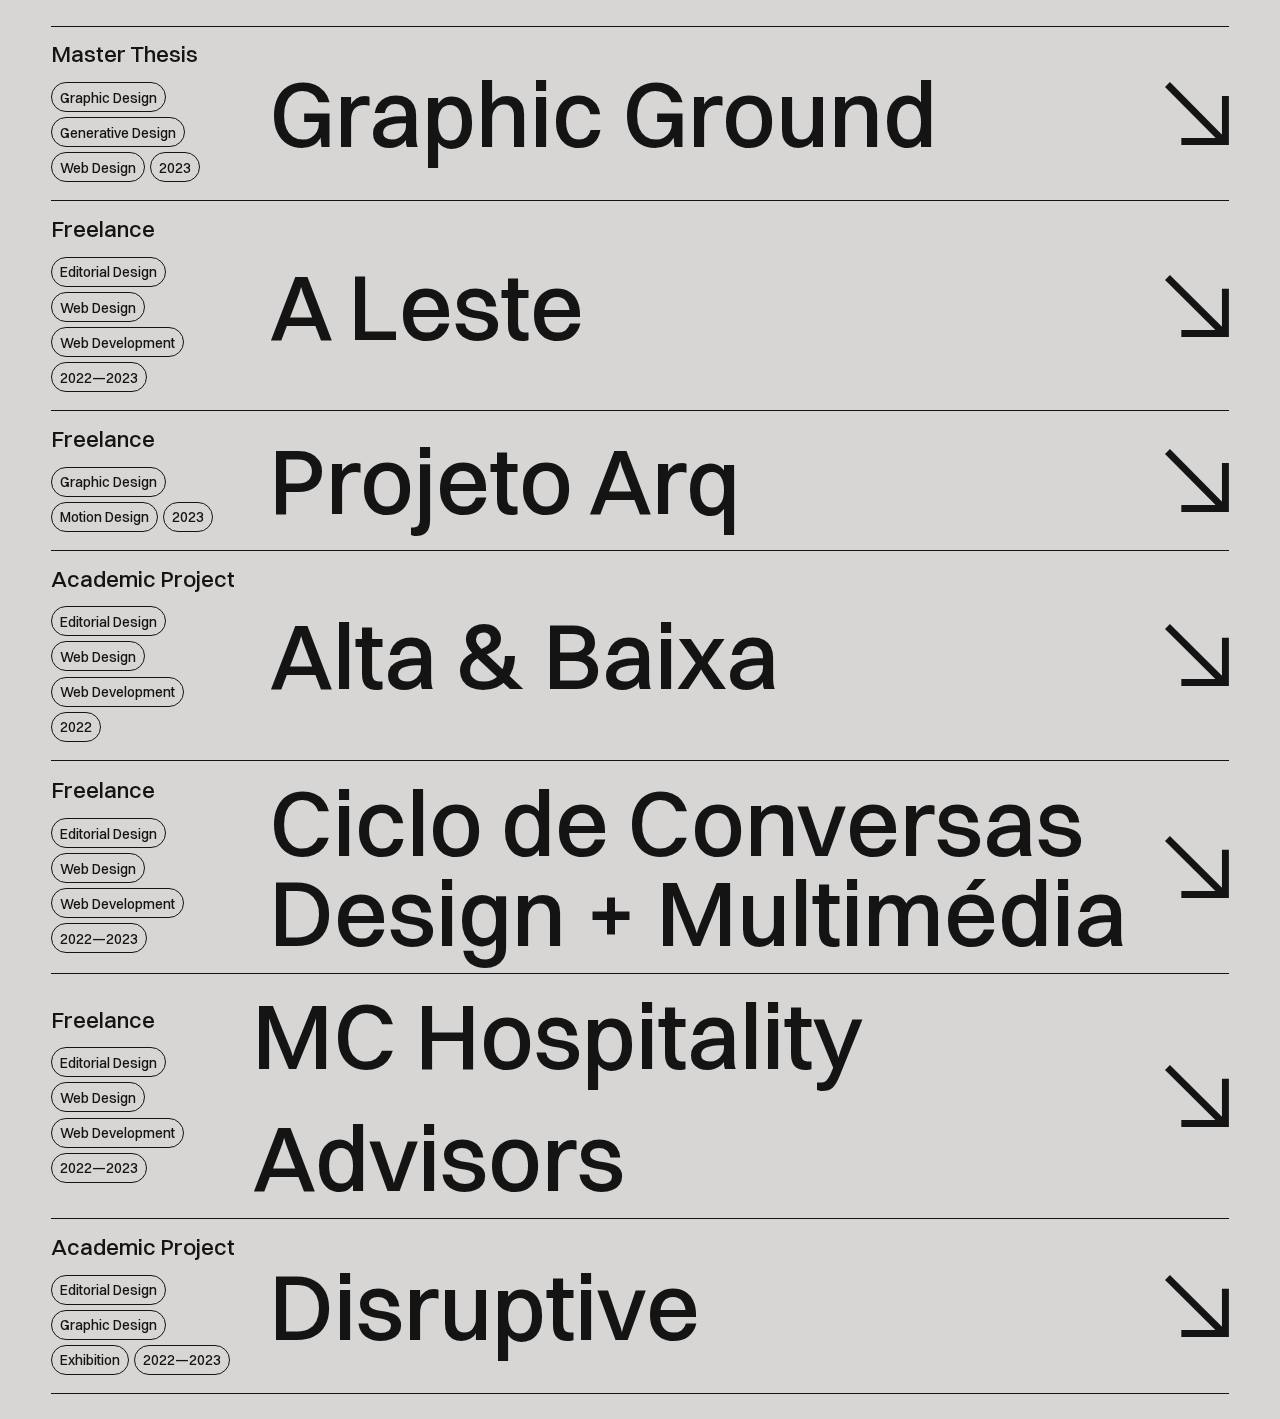
==== indexProjects.html @ bef000a9 "+" ====
<!DOCTYPE html>
<html lang="en">
<head>
    <meta charset="UTF-8">
    <title>Laura Pais</title>
    <meta name="viewport" content="width=device-width, initial-scale=1">
    <!-- CSS -->
    <link rel="stylesheet" href="style.css">
    <link rel="stylesheet" href="cursor.css">
    <link rel="stylesheet" href="locomotive-scroll.css">
    <!-- JAVASCRIPT-->
    <script src="https://cdnjs.cloudflare.com/ajax/libs/p5.js/1.4.0/p5.js"></script>
    <script src="js/locomotive-scroll.min.js"></script>
</head>
<body>
<main>
<!--Projects-->
<div class="portfolio">
    <div class="line"></div>
    <!--1-->
    <div class="trabalho"
         onclick="window.location.href='projectPages/altaBaixa.html'">
        <div class="project">
            <div class="descricao">
                <div>
                    <p class="projectCategory">Master Thesis</p>
                </div>
                <div class="projectTags">
                    <div>
                        <p>Graphic Design</p>
                    </div>
                    <div>
                        <p>Generative Design</p>
                    </div>
                    <div>
                        <p>Web Design</p>
                    </div>
                    <div>
                        <p>2023</p>
                    </div>
                </div>
            </div>
            <div class="projectTitle">
                <span>Graphic Ground</span>
                <img class="hidden_img" src="" style="height: 25em">
            </div>
        </div>
        <div class="seta">
            <img src="data/index/arrowIndex.svg">
        </div>

    </div>
    <div class="line"></div>

    <!--2-->
    <div class="trabalho"
         onclick="window.location.href='projectPages/altaBaixa.html'">
        <div class="project">
            <div class="descricao">
                <div>
                    <p class="projectCategory">Freelance</p>
                </div>
                <div class="projectTags">
                    <div>
                        <p>Editorial Design</p>
                    </div>
                    <div>
                        <p>Web Design</p>
                    </div>
                    <div>
                        <p>Web Development</p>
                    </div>

                    <div>
                        <p>2022—2023</p>
                    </div>
                </div>
            </div>
            <div class="projectTitle">
                <span>A Leste</span>
                <img class="hidden_img" src="" style="height: 25em">
            </div>
        </div>

        <div class="seta">
            <img src="data/index/arrowIndex.svg">
        </div>

    </div>

    <div class="line"></div>

    <!--3-->
    <div class="trabalho"
         onclick="window.location.href='projectPages/altaBaixa.html'">
        <div class="project">
            <div class="descricao">
                <div>
                    <p class="projectCategory">Freelance</p>
                </div>
                <div class="projectTags">
                    <div>
                        <p>Graphic Design</p>
                    </div>
                    <div>
                        <p>Motion Design</p>
                    </div>
                    <div>
                        <p>2023</p>
                    </div>
                </div>
            </div>
            <div class="projectTitle">
                <span>Projeto Arq</span>
                <img class="hidden_img" src="data/projetos/altaBaixa.jpg" style="height: 25em">
            </div>
        </div>

        <div class="seta">
            <img src="data/index/arrowIndex.svg">
        </div>

    </div>

    <div class="line"></div>

    <!--4-->
    <div class="trabalho"
         onclick="window.location.href='projectPages/altaBaixa.html'">
        <div class="project">
            <div class="descricao">
                <div>
                    <p class="projectCategory">Academic Project</p>
                </div>
                <div class="projectTags">
                    <div>
                        <p>Editorial Design</p>
                    </div>
                    <div>
                        <p>Web Design</p>
                    </div>
                    <div>
                        <p>Web Development</p>
                    </div>
                    <div>
                        <p>2022</p>
                    </div>
                </div>
            </div>
            <div class="projectTitle">
                <span>Alta & Baixa</span>
                <img class="hidden_img" src="data/projetos/altaBaixa.jpg" style="height: 25em">
            </div>
        </div>

        <div class="seta">
            <img src="data/index/arrowIndex.svg">
        </div>

    </div>

    <div class="line"></div>

    <!--5-->
    <div class="trabalho"
         onclick="window.location.href='projectPages/altaBaixa.html'">
        <div class="project">
            <div class="descricao">
                <div>
                    <p class="projectCategory">Freelance</p>
                </div>
                <div class="projectTags">
                    <div>
                        <p>Editorial Design</p>
                    </div>
                    <div>
                        <p>Web Design</p>
                    </div>
                    <div>
                        <p>Web Development</p>
                    </div>
                    <div>
                        <p>2022—2023</p>
                    </div>
                </div>
            </div>
            <div class="projectTitle projectTitleOverflow">
                <span>Ciclo de Conversas<br>Design + Multimédia</span>
                <img class="hidden_img" src="data/projetos/altaBaixa.jpg" style="height: 25em">
            </div>
        </div>

        <div class="seta">
            <img src="data/index/arrowIndex.svg">
        </div>

    </div>

    <div class="line"></div>


    <!--6-->
    <div class="trabalho"
         onclick="window.location.href='projectPages/altaBaixa.html'">
        <div class="project">
            <div class="descricao">
                <div>
                    <p class="projectCategory">Freelance</p>
                </div>
                <div class="projectTags">
                    <div>
                        <p>Editorial Design</p>
                    </div>
                    <div>
                        <p>Web Design</p>
                    </div>
                    <div>
                        <p>Web Development</p>
                    </div>
                    <div>
                        <p>2022—2023</p>
                    </div>
                </div>
            </div>
            <div class="projectTitle">
                <span>MC Hospitality Advisors</span>
                <img class="hidden_img" src="data/projetos/altaBaixa.jpg" style="height: 25em">
            </div>
        </div>

        <div class="seta">
            <img src="data/index/arrowIndex.svg">
        </div>

    </div>

    <div class="line"></div>

    <!--7-->
    <div class="trabalho"
         onclick="window.location.href='projectPages/altaBaixa.html'">
        <div class="project">
            <div class="descricao">
                <div>
                    <p class="projectCategory">Academic Project</p>
                </div>
                <div class="projectTags">
                    <div>
                        <p>Editorial Design</p>
                    </div>
                    <div>
                        <p>Graphic Design</p>
                    </div>
                    <div>
                        <p>Exhibition</p>
                    </div>
                    <div>
                        <p>2022—2023</p>
                    </div>
                </div>
            </div>
            <div class="projectTitle">
                <span>Disruptive</span>
                <img class="hidden_img" src="data/projetos/altaBaixa.jpg" style="height: 25em">
            </div>
        </div>

        <div class="seta">
            <img src="data/index/arrowIndex.svg">
        </div>

    </div>

    <div class="line"></div>

</main>
</body>
</html>
---- style.css ----
:root {
    --mainColor: #D7D6D4;
    --secondColor: #141414;
}

@font-face {
    font-family: 'Switzer';
    src: url('data/Switzer-Variable.woff2') format('woff2'), url('data/Switzer-Variable.woff') format('woff');
}

body {
    margin: 0;
    padding: 2vw 4vw;
    background-color: var(--mainColor);
}

span {
    color: var(--secondColor);
    font-family: "Switzer";
    font-weight: 500;
}

p {
    color: var(--secondColor);
    font-family: "Switzer";
    font-weight: 500;
    font-style: normal;
}

nav {
    width: 100%;
    display: flex;
    justify-content: space-between;
    height: 12vh;
}

header{
    display: flex;
}

.role {
    display: inline-grid;
    font-size: calc(42px + 0.2vw);
    line-height: calc(45px);
    position: relative;
    margin-left: 1vw;
}

.role svg{
    position: absolute;
    width: 60%;
    right: 2%;
    bottom: -5%;
}

.menuHeader {
    width: 15vw;
    display: flex;
    align-content: center;
    justify-content: space-between;
}

.menuHeader span {
    font-size: calc(20px + 0.2vw);
    /*line-height: 15px;*/
}

.nameIndex {
    display: inline-grid;
    align-self: flex-end;
}

.nameIndex span {
    font-size: calc(100px + 7vw);
    line-height: 170px;
}

.mainIndex {
    display: flex;
    justify-content: space-between;
    height: calc(100vh - 12vh - 10vh);
    position: relative;
}

.mainIndex svg {
    width: 12vw;
    height: auto;
    align-self: flex-end;
}

.perfil{
    position: absolute;
    top:0%;
    right:10%;
    width: 40vw;
    height: auto;
    z-index: -1;
    filter: blur(250px);
    transition: filter 1s;
}

#me:hover .perfil{
    filter: blur(0px);
}




.aboutIndex {
    margin-top: 30vh;
    display: flex;
    justify-content: space-between;
    height: fit-content;
}

.aboutIndex p {
    font-size: calc(30px + 0.2vw);
    line-height: 40px;
    margin: 0;
}

.aboutOne {
    width: 50%;
}

.aboutTwo {
    width: 50%;
}

#scroll-text {
    transform: translateX(100%);
    -moz-animation: text-animation 15s linear infinite;
    -webkit-animation: text-animation 15s linear infinite;
    animation: text-animation 15s linear infinite;

    color: var(--secondColor);
    font-size: calc(90px + 1vw);
    font-family: "Switzer";
    text-transform: uppercase;
    white-space: nowrap;
    width: fit-content;
}

@-webkit-keyframes text-animation {
    from {
        -webkit-transform: translateX(96vw);
    }
    to {
        -webkit-transform: translateX(calc(-100% - 4vw));
    }
}

@-moz-keyframes text-animation {
    from {
        -webkit-transform: translateX(96vw);
    }
    to {
        -webkit-transform: translateX(calc(-100% - 4vw));
    }
}

.imgIndex {
    position: absolute;
    width: 10vw;
}

.projectIndex {
    height: fit-content;
}

.grid-container {
    display: grid;
    grid-gap: 30px;
    grid-template-columns: repeat(4, 1fr);
    margin-top: 5vh;
    max-width: 100%;
    overflow: hidden;
}

.grid-item {
    width:100%;
    height: 100%;
    text-align: center;
}

.grid-item img,
.grid-item video {
    width: 100%;
    height: auto;
    border-radius: 30px;
}

.grid-item:hover .efeito-hover{
    opacity: 70%;
}

.grid-item:hover .projectTagsIndex{
    opacity: 100%;
}
.grid-item:hover .projectTitleIndex{
    opacity: 100%;
}

.efeito-hover{
    height: 100%;
    width: 100%;
    position: absolute;
    top: 0;
    right: 0;
    background: var(--secondColor);
    opacity: 0;
    transition: opacity 0.5s;
    border-radius: 30px;
}

.imgContainer{
    position: relative;
}

#imgIndex1 {
    grid-column: 1 / 3;
    grid-row: 1;
}


#imgIndex3 {
    grid-column: 2 / 3;
    grid-row: 2;
    display: flex;
    align-items: flex-end;
}


#imgIndex4 {
    grid-column: 3 / 4;
    grid-row: 4;
    display: flex;
    align-items: flex-end;
}

#imgIndex5 {
    grid-column: 3 / 4;
    grid-row: 1;
}

#imgIndex6 {
    grid-column: 3 / 5;
    grid-row: 2;
    display: flex;
    align-items: flex-end;
}

#imgIndex7 {
    grid-column: 1/ 2;
    grid-row: 4;
    display: flex;
    align-items: flex-end;
}

#imgIndex8 {
    grid-column: 2 / 4;
    grid-row: 4;
}

#imgIndex9{
    grid-column: 4/5;
    grid-row: 4;
}

#imgIndex10 {
    grid-column: 3 / 5;
    grid-row: 5;
}

#imgIndex11 {
    grid-column: 2 / 3;
    grid-row: 6;
}

#imgIndex12{
    grid-column: 4 / 5;
    grid-row: 1;
    display: flex;
    align-items: flex-end;
}

#spanGrid{
    grid-column: 4 / 5;
    grid-row: 4;
    display: flex;
    align-items: flex-end;
    justify-content: flex-end;
}

#spanGrid span{
    font-size: calc(42px + 0.2vw);
    line-height: 36px;
}

#spanGrid img{
    width:2vw;
    margin-left: 1vw;
    border-radius: 0;
}

.projectTagsIndex{
    position: absolute;
    top:5%;
    left: 5%;
    display: flex;
    flex-wrap: wrap;
    width: 100%;
    opacity: 0;
    transition: opacity 0.5s;
}

.projectTagsIndex div{
    height: 26px;
    border: 1px solid var(--mainColor);
    border-radius: 20px;
    justify-content: center;
    align-items: center;
    padding-top: 2px;
    padding-left: 8px;
    padding-right: 8px;
    display: flex;
    width: fit-content;
    margin-right: 0.4vw;
    margin-bottom: 0.4vw;
}

.projectTagsIndex p{
    font-size: calc(11px + 0.2vw);
    color: var(--mainColor);
}

.projectTitleIndex{
    position: absolute;
    bottom:5%;
    left: 5%;
    text-align: left;
    opacity: 0;
    transition: opacity 0.5s;
}

.projectTitleIndex span {
    color: var(--mainColor);
    font-size: calc(40px + 0.2vw);
    line-height: calc(40px + 0.2vw);
    text-align:left;
}





/*Trabalhos*/

.portfolio {
    margin: 0 auto;
}

.trabalho {
    display: flex;
    justify-content: space-between;
    text-decoration: none;
}

.project{
    display: flex;
}

.projectTitle{
    margin: 0;
    display: flex;
    align-items: center;
}

.projectTitle span{
    font-size: calc(90px + 0.2vw);
}

.projectTitleOverflow{
    height: calc(210px + 0.2vw);
    line-height: calc(90px);
}

.descricao {
    width: 15vw;
    margin-right: 2vw;
    display: flex;
    align-items: flex-start;
    flex-direction: column;
    justify-content: center;
    padding: 1vw 0;
}

.seta img {
    width: 4em;
}

.seta {
    display: flex;
    align-items: center;
}

.hidden_img {
    opacity: 0;
    z-index: -1;
    position: fixed;
    pointer-events: none;
    transform: translate(-50%, -50%);
}

.projeto:hover .hidden_img {
    opacity: 1;
}

.line {
    width: 100%;
    border-bottom: 1px solid var(--secondColor);
}

.projectTags div{
    height: 26px;
    border: 1px solid var(--secondColor);
    border-radius: 20px;
    justify-content: center;
    align-items: center;
    padding-top: 2px;
    padding-left: 8px;
    padding-right: 8px;
    display: flex;
    width: fit-content;
    margin-right: 0.4vw;
    margin-bottom: 0.4vw;
}



.projectTags{
    display: flex;
    flex-direction: row;
    flex-wrap: wrap;
}

.projectTags p{
    font-size: calc(11px + 0.2vw);
    color: var(--secondColor);
}

.projectCategory{
    font-size: calc(20px + 0.2vw);
    margin: 0 0 1vw 0;
}



html.has-scroll-smooth { overflow: hidden;  /* fix */ position: fixed; left: 0; right: 0; top: 0; bottom: 0;  }

/* ---------------- NOISE ANMATION ---------------- */

@keyframes noiseAnimation {
    0% {
        transform: translate(0)
    }
    10% {
        transform: translate(-5%, -5%)
    }
    20% {
        transform: translate(-10%, 5%)
    }
    30% {
        transform: translate(5%, -10%)
    }
    40% {
        transform: translate(-5%, 15%)
    }
    50% {
        transform: translate(-10%, 5%)
    }
    60% {
        transform: translate(15%)
    }
    70% {
        transform: translateY(10%)
    }
    80% {
        transform: translate(-15%)
    }
    90% {
        transform: translate(10%, 5%)
    }
    to {
        transform: translate(5%)
    }
}

.noise:after {
    content: "";
    pointer-events: none;
    will-change: transform;
    animation: noiseAnimation 1s steps(4) infinite;
    background-image: url("data/noise.png");
    width: 200%;
    height: 200%;
    display: block;
    position: absolute;
    top: -50%;
    left: -50%;
}

.hover {
    position: fixed;
    left: 0;
    top: 0;
    right: 0;
    bottom: 0;
    z-index: 10000;
    overflow: hidden;
    width: 100%;
    height: 100%;
    pointer-events: none;
    opacity: 0.6;
}
---- cursor.css ----
/* ---------------- LINKS AND MOUSE ANMATION ---------------- */

* {
    cursor: none;
}

#cursor {
    position: fixed;
    background-color: #D7D6D4;
    width: 2em;
    height: 2em;
    border-radius: 100%;
    mix-blend-mode: difference;
    pointer-events: none;
    transition: width .2s ease-in-out, height .2s ease-in-out;
    transform: translate(-50%, -50%);
}

#cursor.active {
    width: 6em;
    height: 6em;
}

.link-container {
    position: relative;
}
---- locomotive-scroll.css ----
/*! locomotive-scroll v4.1.3 | MIT License | https://github.com/locomotivemtl/locomotive-scroll */
html.has-scroll-smooth {
  overflow: hidden;
}

html.has-scroll-dragging {
  -webkit-user-select: none;
  -moz-user-select: none;
  -ms-user-select: none;
  user-select: none;
}

.has-scroll-smooth body {
  overflow: hidden;
}

.has-scroll-smooth [data-scroll-container] {
  min-height: 100vh;
}

[data-scroll-direction="horizontal"] [data-scroll-container] {
  height: 100vh;
  display: inline-block;
  white-space: nowrap;
}

[data-scroll-direction="horizontal"] [data-scroll-section] {
  display: inline-block;
  vertical-align: top;
  white-space: nowrap;
  height: 100%;
}

.c-scrollbar {
  position: absolute;
  right: 0;
  top: 0;
  width: 11px;
  height: 100%;
  transform-origin: center right;
  transition: transform 0.3s, opacity 0.3s;
  opacity: 0;
}

.c-scrollbar:hover {
  transform: scaleX(1.45);
}

.c-scrollbar:hover,
.has-scroll-scrolling .c-scrollbar,
.has-scroll-dragging .c-scrollbar {
  opacity: 1;
}

[data-scroll-direction="horizontal"] .c-scrollbar {
  width: 100%;
  height: 10px;
  top: auto;
  bottom: 0;
  transform: scaleY(1);
}

[data-scroll-direction="horizontal"] .c-scrollbar:hover {
  transform: scaleY(1.3);
}

.c-scrollbar_thumb {
  position: absolute;
  top: 0;
  right: 0;
  background-color: black;
  opacity: 0.5;
  width: 7px;
  border-radius: 10px;
  margin: 2px;
  cursor: -webkit-grab;
  cursor: grab;
}

.has-scroll-dragging .c-scrollbar_thumb {
  cursor: -webkit-grabbing;
  cursor: grabbing;
}

[data-scroll-direction="horizontal"] .c-scrollbar_thumb {
  right: auto;
  bottom: 0;
}
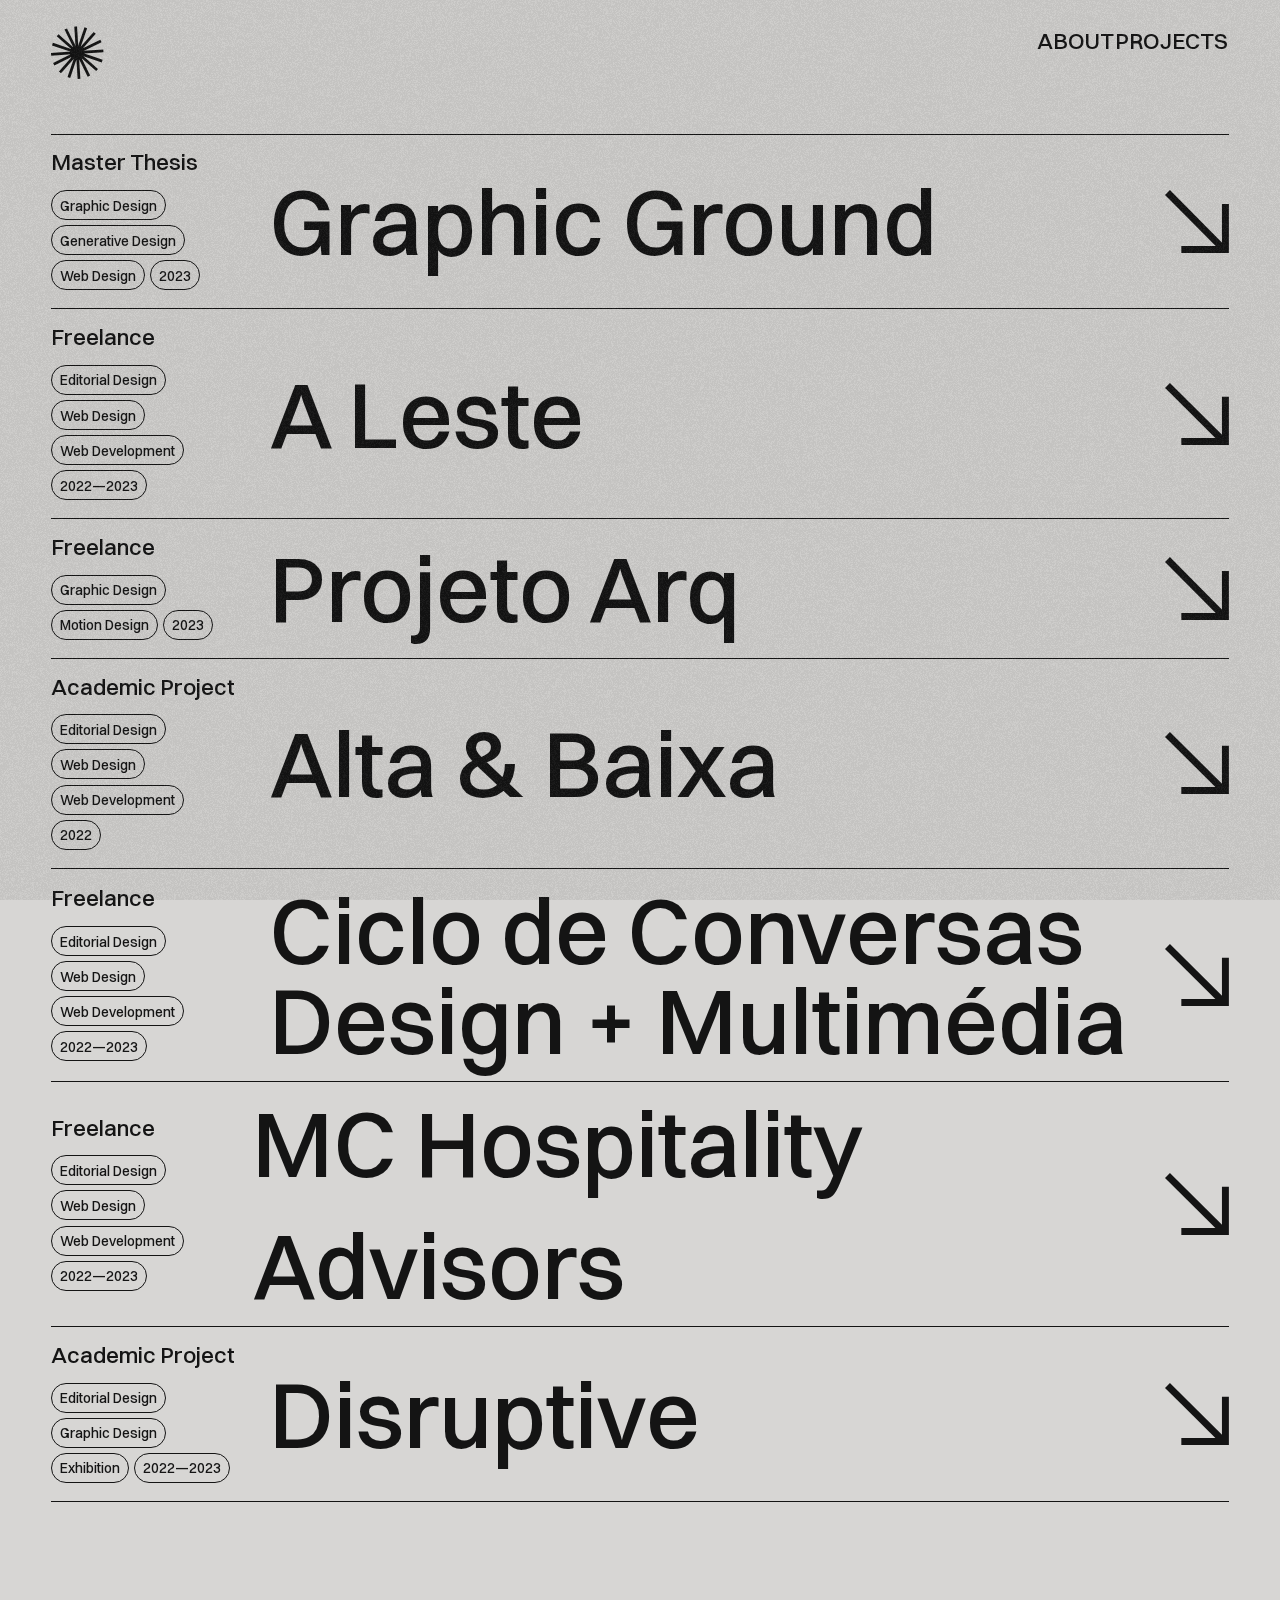
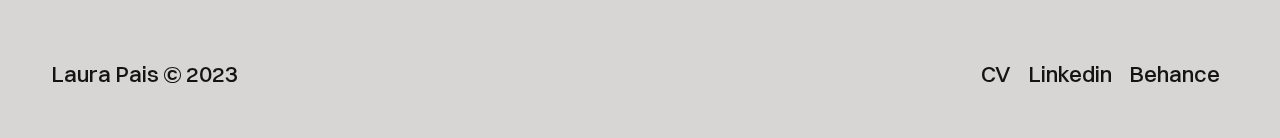
==== commit 0189e6c0: "up" ====
--- a/indexProjects.html
+++ b/indexProjects.html
@@ -11,9 +11,54 @@
     <!-- JAVASCRIPT-->
     <script src="https://cdnjs.cloudflare.com/ajax/libs/p5.js/1.4.0/p5.js"></script>
     <script src="js/locomotive-scroll.min.js"></script>
+
+    <link rel="apple-touch-icon" sizes="180x180" href="data/favicon.png">
+    <link rel="icon" type="image/png" sizes="32x32" href="data/favicon.png">
+    <link rel="icon" type="image/png" sizes="16x16" href="data/favicon.png">
 </head>
-<body>
-<main>
+<body data-scroll-container>
+<header data-scroll-section>
+    <a href="index.html"><svg class="hover-link"  width="53" height="53" viewBox="0 0 53 53" fill="none" xmlns="http://www.w3.org/2000/svg">
+        <g clip-path="url(#clip0_53_53)">
+            <path d="M26.6366 52.9224L29.3857 52.7461L28.1032 32.7512L25.3541 32.9275L26.6366 52.9224Z" fill="#141414"/>
+            <path d="M16.5391 51.0347L19.1464 51.9238L25.6133 32.9601L23.006 32.071L16.5391 51.0347Z" fill="#141414"/>
+            <path d="M7.92467 45.4225L9.99323 47.2417L23.2249 32.1963L21.1564 30.3771L7.92467 45.4225Z" fill="#141414"/>
+            <path d="M2.11961 36.9427L3.33453 39.415L21.3167 30.5784L20.1017 28.1061L2.11961 36.9427Z" fill="#141414"/>
+            <path d="M-0.00146237 26.8944L0.174866 29.6434L20.1698 28.3609L19.9935 25.6119L-0.00146237 26.8944Z"
+                  fill="#141414"/>
+            <path d="M1.88746 16.796L0.998352 19.4033L19.9621 25.8702L20.8512 23.2629L1.88746 16.796Z" fill="#141414"/>
+            <path d="M7.49626 8.18852L5.67706 10.2571L20.7225 23.4888L22.5417 21.4202L7.49626 8.18852Z" fill="#141414"/>
+            <path d="M15.9729 2.37736L13.5006 3.59229L22.3372 21.5744L24.8095 20.3595L15.9729 2.37736Z" fill="#141414"/>
+            <path d="M26.0254 0.258364L23.2763 0.434692L24.5588 20.4296L27.3079 20.2533L26.0254 0.258364Z"
+                  fill="#141414"/>
+            <path d="M36.1227 2.14168L33.5154 1.25256L27.0485 20.2163L29.6558 21.1054L36.1227 2.14168Z" fill="#141414"/>
+            <path d="M44.7337 7.75218L42.6651 5.93298L29.4334 20.9784L31.502 22.7976L44.7337 7.75218Z" fill="#141414"/>
+            <path d="M50.5427 16.2278L49.3278 13.7555L31.3457 22.5921L32.5606 25.0644L50.5427 16.2278Z" fill="#141414"/>
+            <path d="M52.6625 26.283L52.4862 23.5339L32.4913 24.8164L32.6676 27.5655L52.6625 26.283Z" fill="#141414"/>
+            <path d="M50.7787 36.3857L51.6678 33.7784L32.7041 27.3116L31.815 29.9189L50.7787 36.3857Z" fill="#141414"/>
+            <path d="M45.1651 44.9939L46.9843 42.9253L31.9388 29.6936L30.1196 31.7622L45.1651 44.9939Z" fill="#141414"/>
+            <path d="M36.6923 50.7982L39.1646 49.5833L30.328 31.6011L27.8557 32.8161L36.6923 50.7982Z" fill="#141414"/>
+            <path d="M26.1251 34.2691C30.1557 34.2691 33.4231 31.0016 33.4231 26.9711C33.4231 22.9405 30.1557 19.6731 26.1251 19.6731C22.0946 19.6731 18.8271 22.9405 18.8271 26.9711C18.8271 31.0016 22.0946 34.2691 26.1251 34.2691Z"
+                  fill="#141414"/>
+        </g>
+        <defs>
+            <clipPath id="clip0_53_53">
+                <rect width="52.6614" height="52.6614" fill="white" transform="translate(0 0.256348)"/>
+            </clipPath>
+        </defs>
+    </svg></a>
+    <nav>
+        <div class="role">
+
+        </div>
+        <div class="menuHeader">
+            <span class="hover-link">ABOUT</span>
+            <span class="hover-link">PROJECTS</span>
+        </div>
+    </nav>
+</header>
+
+<main data-scroll-section>
 <!--Projects-->
 <div class="portfolio">
     <div class="line"></div>
@@ -272,7 +317,23 @@
     </div>
 
     <div class="line"></div>
-
+    <footer>
+        <div>
+            <p>Laura Pais © 2023</p>
+        </div>
+        <div class="footerContacts">
+            <a  class="hover-link" href="data/CV.pdf"><p>CV</p></a>
+            <a  class="hover-link" href="https://www.linkedin.com/in/laura-pais/"><p>Linkedin</p></a>
+            <a  class="hover-link" href="https://www.behance.net/paislaura"><p>Behance</p></a>
+        </div>
+    </footer>
 </main>
+
+
+<div id="cursor"></div>
+<div class="hover">
+    <div class="noise"></div>
+</div>
+<script src="js/cursor.js"></script>
 </body>
 </html>--- a/style.css
+++ b/style.css
@@ -57,7 +57,7 @@
     width: 15vw;
     display: flex;
     align-content: center;
-    justify-content: space-between;
+    justify-content: space-around;
 }
 
 .menuHeader span {
@@ -111,10 +111,11 @@
     display: flex;
     justify-content: space-between;
     height: fit-content;
+    margin-bottom: 10vh;
 }
 
 .aboutIndex p {
-    font-size: calc(30px + 0.2vw);
+    font-size: calc(25px + 0.2vw);
     line-height: 40px;
     margin: 0;
 }
@@ -122,6 +123,7 @@
 .aboutOne {
     width: 50%;
 }
+
 
 .aboutTwo {
     width: 50%;
@@ -139,6 +141,12 @@
     text-transform: uppercase;
     white-space: nowrap;
     width: fit-content;
+    display: flex;
+    align-items: center;
+}
+
+#scroll-text img{
+    margin: 0 1vw;
 }
 
 @-webkit-keyframes text-animation {
@@ -172,7 +180,6 @@
     display: grid;
     grid-gap: 30px;
     grid-template-columns: repeat(4, 1fr);
-    margin-top: 5vh;
     max-width: 100%;
     overflow: hidden;
 }
@@ -202,7 +209,7 @@
 }
 
 .efeito-hover{
-    height: 100%;
+    height: calc(100% - 4px);
     width: 100%;
     position: absolute;
     top: 0;
@@ -295,6 +302,11 @@
 #spanGrid span{
     font-size: calc(42px + 0.2vw);
     line-height: 36px;
+}
+
+#spanGrid a{
+    text-decoration: none;
+    color: #141414;
 }
 
 #spanGrid img{
@@ -523,3 +535,26 @@
     pointer-events: none;
     opacity: 0.6;
 }
+
+footer{
+    margin-top:15vh;
+    display: flex;
+    justify-content: space-between;
+}
+
+footer div{
+    display: flex;
+}
+
+.footerContacts{
+    width:20vw;
+    justify-content: space-around;
+}
+
+footer p{
+    font-size: calc(20px + 0.2vw);
+}
+footer a{
+    text-decoration: none;
+    color: var(--secondColor);
+}